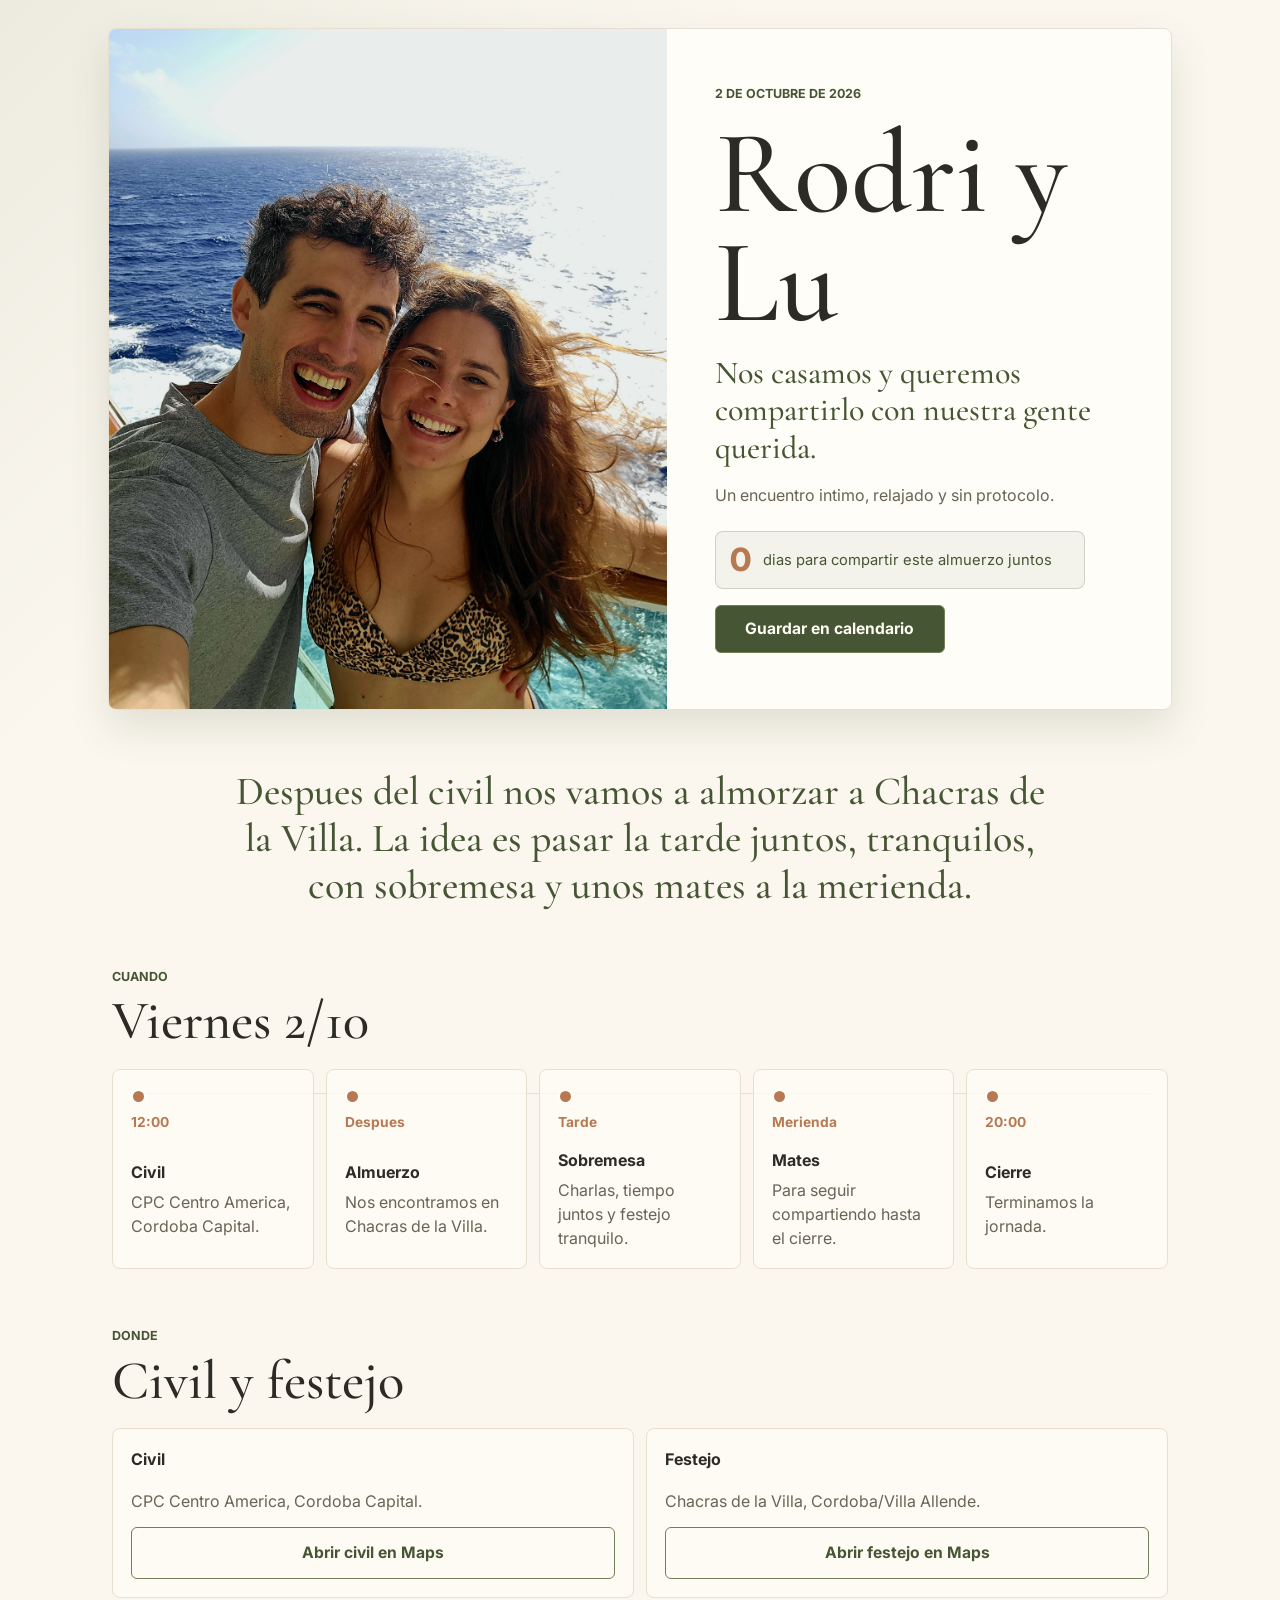
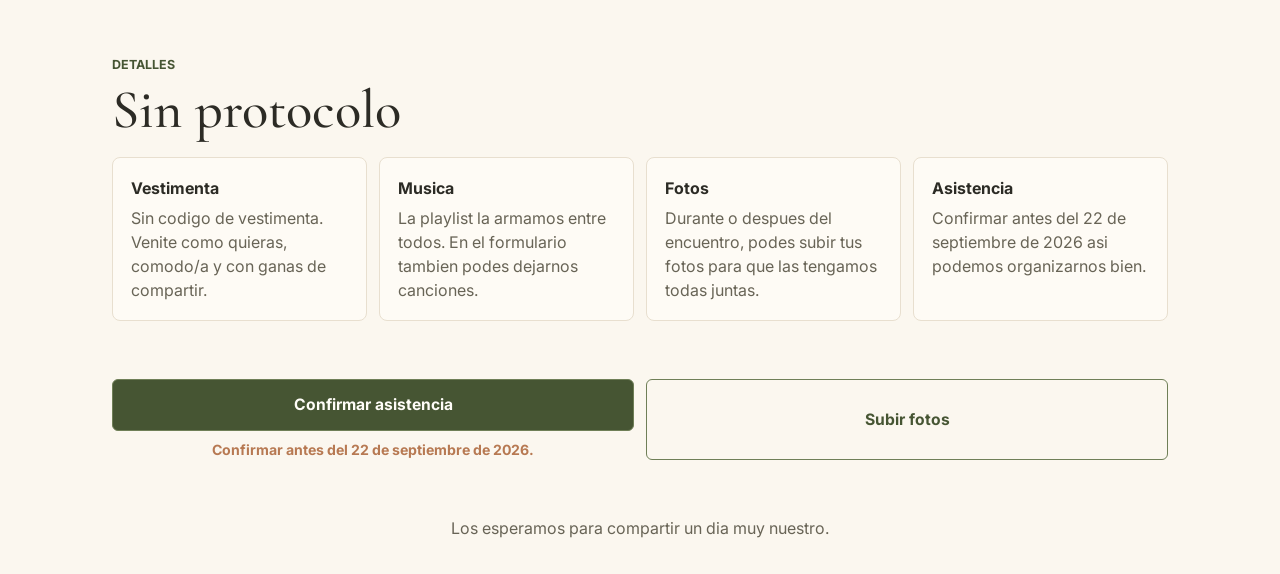
==== index.html @ 5e1c5e40 "Try Cormorant and Inter typography" ====
<!doctype html>
<html lang="es">
  <head>
    <meta charset="utf-8">
    <meta name="viewport" content="width=device-width, initial-scale=1">
    <title>Rodri y Lu - Nos casamos</title>
    <meta
      name="description"
      content="Invitacion al casamiento de Rodri y Lu, 2 de octubre de 2026."
    >
    <link rel="preconnect" href="https://fonts.googleapis.com">
    <link rel="preconnect" href="https://fonts.gstatic.com" crossorigin>
    <link
      href="https://fonts.googleapis.com/css2?family=Cormorant+Garamond:wght@400;500;600&family=Inter:wght@400;600;700;800&display=swap"
      rel="stylesheet"
    >
    <link rel="stylesheet" href="styles.css">
    <script src="script.js" defer></script>
  </head>
  <body>
    <main>
      <section class="hero" aria-labelledby="titulo">
        <div class="hero__image-wrap">
          <img
            class="hero__image"
            src="20251215_083449.jpg"
            alt="Rodri y Lu sonriendo frente al mar"
          >
        </div>
        <div class="hero__content">
          <p class="eyebrow">2 de octubre de 2026</p>
          <h1 id="titulo">Rodri y Lu</h1>
          <p class="hero__lead">
            Nos casamos y queremos compartirlo con nuestra gente querida.
          </p>
          <p class="hero__note">
            Un encuentro intimo, relajado y sin protocolo.
          </p>
          <div class="countdown" aria-label="Cuenta regresiva">
            <span data-countdown-days>--</span>
            <p>dias para compartir este almuerzo juntos</p>
          </div>
          <button
            class="button button--primary"
            id="calendarButton"
            type="button"
            onclick="window.downloadCalendar()"
          >
            Guardar en calendario
          </button>
        </div>
      </section>

      <section class="section section--intro" aria-label="Resumen del dia" data-reveal>
        <p>
          Despues del civil nos vamos a almorzar a Chacras de la Villa.
          La idea es pasar la tarde juntos, tranquilos, con sobremesa y unos
          mates a la merienda.
        </p>
      </section>

      <section class="section" aria-labelledby="cuando" data-reveal>
        <div class="section__header">
          <p class="eyebrow">Cuando</p>
          <h2 id="cuando">Viernes 2/10</h2>
        </div>
        <div class="timeline">
          <article class="timeline__item">
            <span>12:00</span>
            <div>
              <h3>Civil</h3>
              <p>CPC Centro America, Cordoba Capital.</p>
            </div>
          </article>
          <article class="timeline__item">
            <span>Despues</span>
            <div>
              <h3>Almuerzo</h3>
              <p>Nos encontramos en Chacras de la Villa.</p>
            </div>
          </article>
          <article class="timeline__item">
            <span>Tarde</span>
            <div>
              <h3>Sobremesa</h3>
              <p>Charlas, tiempo juntos y festejo tranquilo.</p>
            </div>
          </article>
          <article class="timeline__item">
            <span>Merienda</span>
            <div>
              <h3>Mates</h3>
              <p>Para seguir compartiendo hasta el cierre.</p>
            </div>
          </article>
          <article class="timeline__item">
            <span>20:00</span>
            <div>
              <h3>Cierre</h3>
              <p>Terminamos la jornada.</p>
            </div>
          </article>
        </div>
      </section>

      <section class="section" aria-labelledby="lugares" data-reveal>
        <div class="section__header">
          <p class="eyebrow">Donde</p>
          <h2 id="lugares">Civil y festejo</h2>
        </div>
        <div class="places">
          <article class="place">
            <h3>Civil</h3>
            <p>CPC Centro America, Cordoba Capital.</p>
            <a
              class="button"
              href="https://www.google.com/maps/search/?api=1&amp;query=-31.373877%2C-64.175724"
              target="_blank"
              rel="noreferrer"
            >
              Abrir civil en Maps
            </a>
          </article>
          <article class="place">
            <h3>Festejo</h3>
            <p>Chacras de la Villa, Cordoba/Villa Allende.</p>
            <a
              class="button"
              href="https://maps.app.goo.gl/roh1Jn7AiqDTMNXW6"
              target="_blank"
              rel="noreferrer"
            >
              Abrir festejo en Maps
            </a>
          </article>
        </div>
      </section>

      <section class="section details" aria-labelledby="detalles" data-reveal>
        <div class="section__header">
          <p class="eyebrow">Detalles</p>
          <h2 id="detalles">Sin protocolo</h2>
        </div>
        <div class="detail-grid">
          <article>
            <h3>Vestimenta</h3>
            <p>Sin codigo de vestimenta. Venite como quieras, comodo/a y con ganas de compartir.</p>
          </article>
          <article>
            <h3>Musica</h3>
            <p>La playlist la armamos entre todos. En el formulario tambien podes dejarnos canciones.</p>
          </article>
          <article>
            <h3>Fotos</h3>
            <p>Durante o despues del encuentro, podes subir tus fotos para que las tengamos todas juntas.</p>
          </article>
          <article>
            <h3>Asistencia</h3>
            <p>Confirmar antes del 22 de septiembre de 2026 asi podemos organizarnos bien.</p>
          </article>
        </div>
      </section>

      <section class="section actions" aria-label="Acciones principales" data-reveal>
        <div class="action-with-note">
          <a
            class="button button--primary"
            href="https://docs.google.com/forms/d/e/1FAIpQLSd9v9ZdfLHnsJlfOEsQNqAsKjIE3yErO4AVZEZRMTmeijRGEQ/viewform?usp=publish-editor"
            target="_blank"
            rel="noreferrer"
          >
            Confirmar asistencia
          </a>
          <p class="deadline-note">Confirmar antes del 22 de septiembre de 2026.</p>
        </div>
        <a
          class="button"
          href="https://drive.google.com/drive/folders/1p0uRSj1Km4AF0QkchjCwYqbOYrl7e0Zj?usp=drive_link"
          target="_blank"
          rel="noreferrer"
        >
          Subir fotos
        </a>
      </section>
    </main>

    <footer>
      <p>Los esperamos para compartir un dia muy nuestro.</p>
    </footer>
    <a
      class="floating-rsvp"
      href="https://docs.google.com/forms/d/e/1FAIpQLSd9v9ZdfLHnsJlfOEsQNqAsKjIE3yErO4AVZEZRMTmeijRGEQ/viewform?usp=publish-editor"
      target="_blank"
      rel="noreferrer"
    >
      Confirmar asistencia
    </a>
  </body>
</html>
---- styles.css ----
:root {
  --bg: #fbf7ef;
  --paper: #fffdf8;
  --ink: #2c2b25;
  --muted: #686456;
  --sage: #6f7f57;
  --sage-dark: #465533;
  --clay: #b77952;
  --line: #e8dfcf;
  --shadow: 0 18px 40px rgba(70, 85, 51, 0.14);
  --font-display: 'Cormorant Garamond', Georgia, 'Times New Roman', serif;
  --font-ui: 'Inter', Arial, sans-serif;
}

* {
  box-sizing: border-box;
}

body {
  margin: 0;
  background:
    linear-gradient(135deg, rgba(111, 127, 87, 0.1), transparent 34rem),
    var(--bg);
  color: var(--ink);
  font-family: var(--font-ui);
  line-height: 1.5;
}

main {
  width: min(100%, 1120px);
  margin: 0 auto;
  padding: 18px;
}

.hero {
  display: grid;
  gap: 0;
  min-height: calc(100vh - 36px);
  overflow: hidden;
  background: var(--paper);
  border: 1px solid var(--line);
  border-radius: 8px;
  box-shadow: var(--shadow);
}

.hero__image-wrap {
  min-height: 390px;
  max-height: 58vh;
  overflow: hidden;
}

.hero__image {
  width: 100%;
  height: 100%;
  min-height: 390px;
  display: block;
  object-fit: cover;
  object-position: 42% 64%;
}

.hero__content {
  display: flex;
  flex-direction: column;
  justify-content: center;
  gap: 16px;
  padding: 34px 24px 38px;
}

.eyebrow {
  margin: 0;
  color: var(--sage-dark);
  font-family: var(--font-ui);
  font-size: 0.78rem;
  font-weight: 700;
  letter-spacing: 0;
  text-transform: uppercase;
}

h1,
h2,
h3,
p {
  margin-top: 0;
}

h1 {
  margin-bottom: 0;
  font-family: var(--font-display);
  font-size: clamp(3.6rem, 17vw, 7.4rem);
  font-weight: 500;
  line-height: 0.92;
}

h2 {
  margin-bottom: 0;
  font-family: var(--font-display);
  font-size: clamp(2rem, 8vw, 3.4rem);
  font-weight: 500;
  line-height: 1;
}

h3 {
  margin-bottom: 6px;
  font-family: var(--font-ui);
  font-size: 1rem;
}

.hero__lead {
  max-width: 560px;
  margin-bottom: 0;
  color: var(--sage-dark);
  font-family: var(--font-display);
  font-weight: 500;
  font-size: clamp(1.35rem, 5vw, 2rem);
  line-height: 1.18;
}

.hero__note {
  max-width: 470px;
  margin-bottom: 8px;
  color: var(--muted);
  font-family: var(--font-ui);
  font-size: 1rem;
}

.button {
  display: inline-flex;
  align-items: center;
  justify-content: center;
  width: 100%;
  min-height: 48px;
  padding: 13px 18px;
  border: 1px solid var(--sage);
  border-radius: 6px;
  background: transparent;
  color: var(--sage-dark);
  font-family: var(--font-ui);
  font-size: 0.98rem;
  font-weight: 700;
  text-align: center;
  text-decoration: none;
  cursor: pointer;
  transition:
    background-color 180ms ease,
    border-color 180ms ease,
    color 180ms ease,
    transform 180ms ease,
    box-shadow 180ms ease;
}

.button--primary {
  background: var(--sage-dark);
  color: #fffdf8;
}

.button:hover {
  border-color: var(--sage-dark);
  transform: translateY(-2px);
  box-shadow: 0 10px 20px rgba(70, 85, 51, 0.12);
}

.button:active {
  transform: translateY(0);
  box-shadow: none;
}

.button:focus-visible {
  outline: 3px solid rgba(183, 121, 82, 0.45);
  outline-offset: 3px;
}

.countdown {
  display: grid;
  grid-template-columns: auto 1fr;
  gap: 12px;
  align-items: center;
  width: min(100%, 370px);
  padding: 12px 14px;
  border: 1px solid rgba(111, 127, 87, 0.28);
  border-radius: 8px;
  background: rgba(111, 127, 87, 0.08);
}

.countdown span {
  color: var(--clay);
  font-family: var(--font-ui);
  font-size: 2rem;
  font-weight: 800;
  line-height: 1;
}

.countdown p {
  margin: 0;
  color: var(--sage-dark);
  font-family: var(--font-ui);
  font-size: 0.92rem;
  line-height: 1.25;
}

.section {
  padding: 42px 4px 0;
}

.reveal-ready [data-reveal] {
  opacity: 0;
  transform: translateY(22px);
  transition:
    opacity 650ms ease,
    transform 650ms ease;
}

.reveal-ready [data-reveal].is-visible {
  opacity: 1;
  transform: translateY(0);
}

.section--intro {
  padding-top: 34px;
}

.section--intro p {
  margin: 0 auto;
  max-width: 820px;
  color: var(--sage-dark);
  font-family: var(--font-display);
  font-weight: 500;
  font-size: clamp(1.45rem, 6vw, 2.5rem);
  line-height: 1.18;
  text-align: center;
}

.section__header {
  display: grid;
  gap: 8px;
  margin-bottom: 20px;
}

.timeline,
.places,
.detail-grid,
.actions {
  display: grid;
  gap: 12px;
}

.timeline {
  position: relative;
}

.timeline::before {
  position: absolute;
  top: 18px;
  bottom: 18px;
  left: 23px;
  width: 1px;
  background: var(--line);
  content: '';
}

.timeline__item,
.place,
.detail-grid article {
  padding: 18px;
  border: 1px solid var(--line);
  border-radius: 8px;
  background: rgba(255, 253, 248, 0.76);
}

.timeline__item {
  position: relative;
  z-index: 1;
  display: grid;
  grid-template-columns: minmax(72px, 92px) 1fr;
  gap: 16px;
  align-items: start;
  padding-left: 42px;
}

.timeline__item::before {
  position: absolute;
  top: 22px;
  left: 18px;
  width: 11px;
  height: 11px;
  border: 2px solid var(--paper);
  border-radius: 50%;
  background: var(--clay);
  content: '';
}

.timeline__item span {
  color: var(--clay);
  font-family: var(--font-ui);
  font-size: 0.86rem;
  font-weight: 700;
}

.timeline__item p,
.place p,
.detail-grid p {
  margin-bottom: 0;
  color: var(--muted);
  font-family: var(--font-ui);
}

.place {
  display: grid;
  gap: 12px;
}

.place p {
  margin-bottom: 2px;
}

.actions {
  padding-bottom: 20px;
}

.action-with-note {
  display: grid;
  gap: 8px;
}

.deadline-note {
  margin: 0;
  color: var(--clay);
  font-family: var(--font-ui);
  font-size: 0.88rem;
  font-weight: 700;
  text-align: center;
}

footer {
  width: min(100%, 1120px);
  margin: 0 auto;
  padding: 8px 18px 34px;
  color: var(--muted);
  font-family: var(--font-ui);
  text-align: center;
}

footer p {
  margin: 0;
}

.floating-rsvp {
  position: fixed;
  right: 18px;
  bottom: 16px;
  left: auto;
  z-index: 10;
  display: inline-flex;
  align-items: center;
  justify-content: center;
  min-height: 48px;
  width: auto;
  padding: 12px 18px;
  border-radius: 6px;
  background: var(--sage-dark);
  color: #fffdf8;
  font-family: var(--font-ui);
  font-weight: 700;
  text-decoration: none;
  opacity: 0;
  pointer-events: none;
  transform: translateY(14px);
  box-shadow: 0 14px 34px rgba(70, 85, 51, 0.25);
  transition:
    opacity 180ms ease,
    transform 180ms ease;
}

.floating-rsvp.is-visible {
  opacity: 1;
  pointer-events: auto;
  transform: translateY(0);
}

@media (min-width: 760px) {
  main {
    padding: 28px;
  }

  .hero {
    grid-template-columns: minmax(0, 1.05fr) minmax(360px, 0.95fr);
    min-height: 680px;
  }

  .hero__image-wrap,
  .hero__image {
    min-height: 680px;
    max-height: none;
  }

  .hero__content {
    padding: 48px;
  }

  .hero .button {
    width: fit-content;
    min-width: 230px;
  }

  .section {
    padding-top: 58px;
  }

  .places,
  .detail-grid {
    grid-template-columns: repeat(2, minmax(0, 1fr));
  }

  .detail-grid {
    grid-template-columns: repeat(4, minmax(0, 1fr));
  }

  .actions {
    grid-template-columns: repeat(2, minmax(0, 1fr));
  }

  .floating-rsvp {
    display: none;
  }
}

@media (min-width: 1040px) {
  .timeline {
    grid-template-columns: repeat(5, minmax(0, 1fr));
  }

  .timeline::before {
    top: 24px;
    right: 18px;
    bottom: auto;
    left: 18px;
    width: auto;
    height: 1px;
  }

  .timeline__item {
    grid-template-columns: 1fr;
    padding-top: 42px;
    padding-left: 18px;
  }

  .timeline__item::before {
    top: 19px;
    left: 18px;
  }
}

@media (prefers-reduced-motion: reduce) {
  *,
  *::before,
  *::after {
    scroll-behavior: auto !important;
    transition-duration: 1ms !important;
    animation-duration: 1ms !important;
    animation-iteration-count: 1 !important;
  }

  .reveal-ready [data-reveal] {
    opacity: 1;
    transform: none;
  }

  .button:hover {
    transform: none;
  }
}
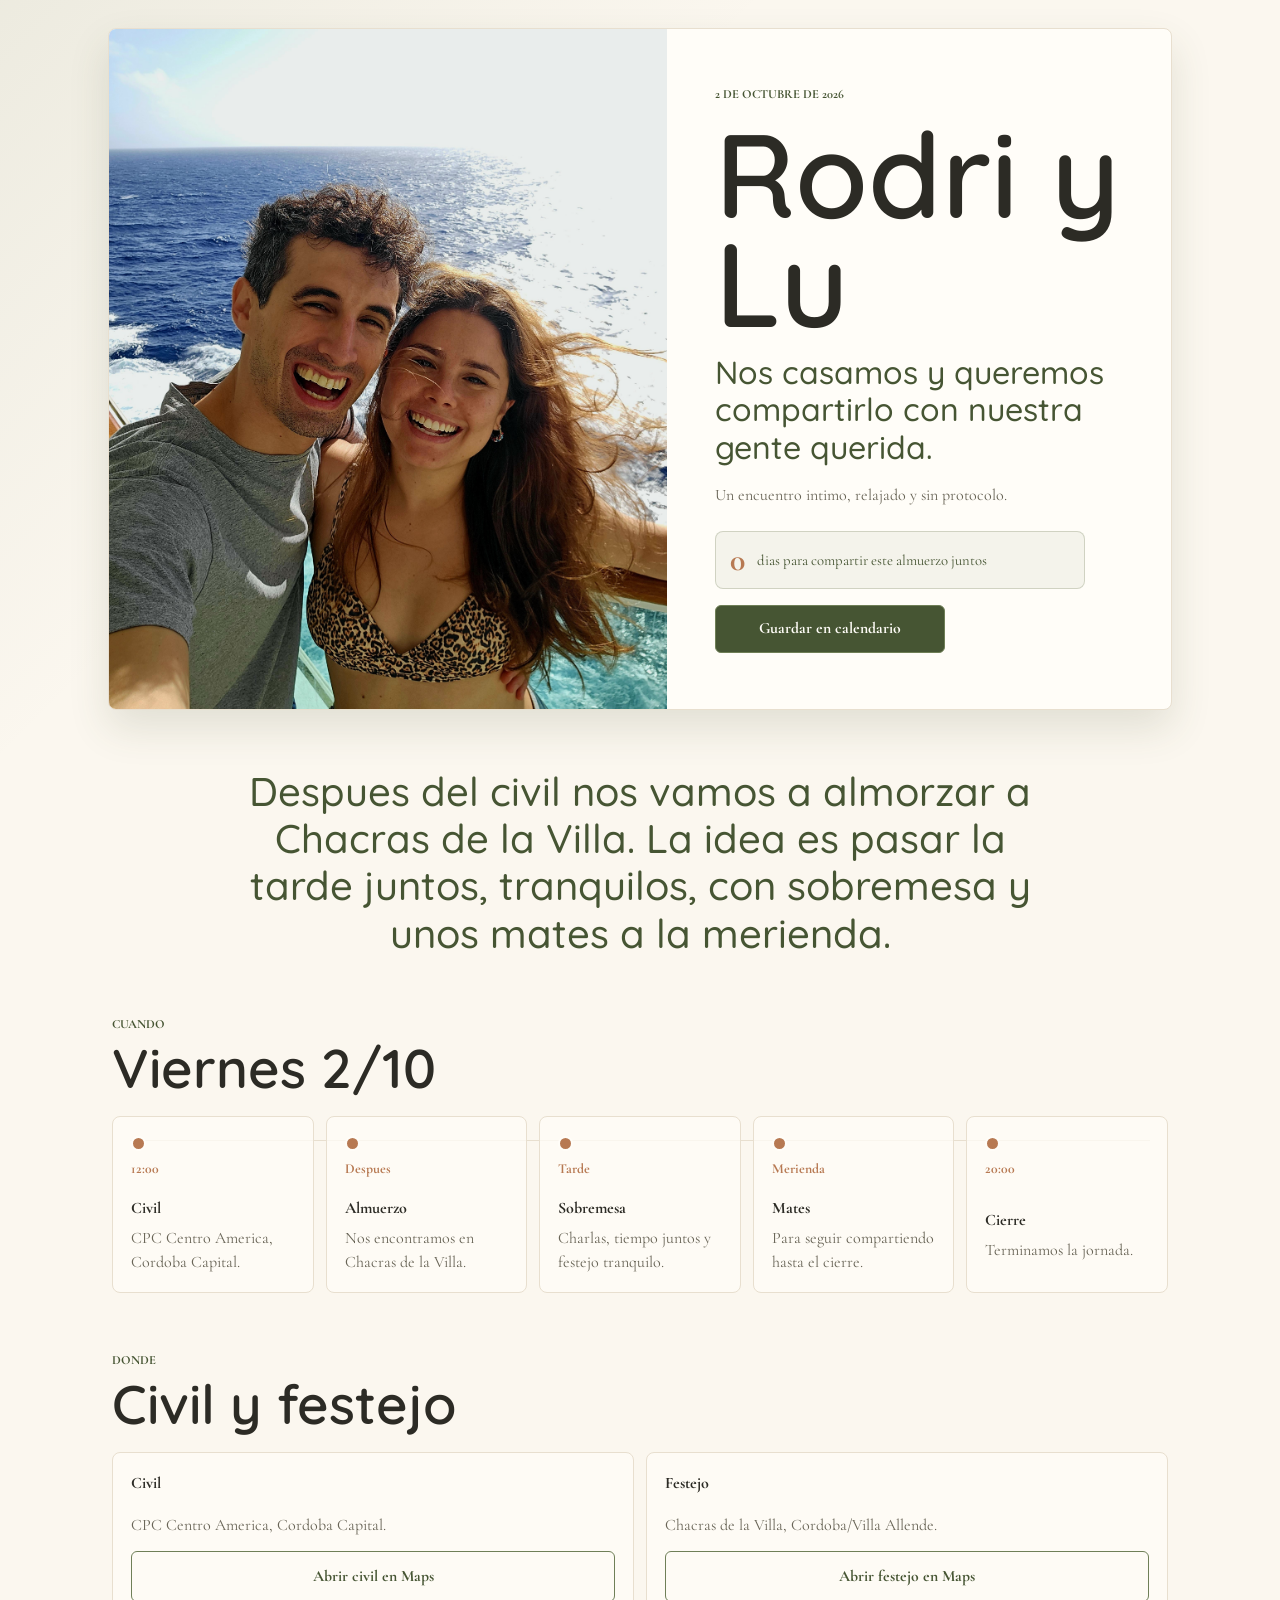
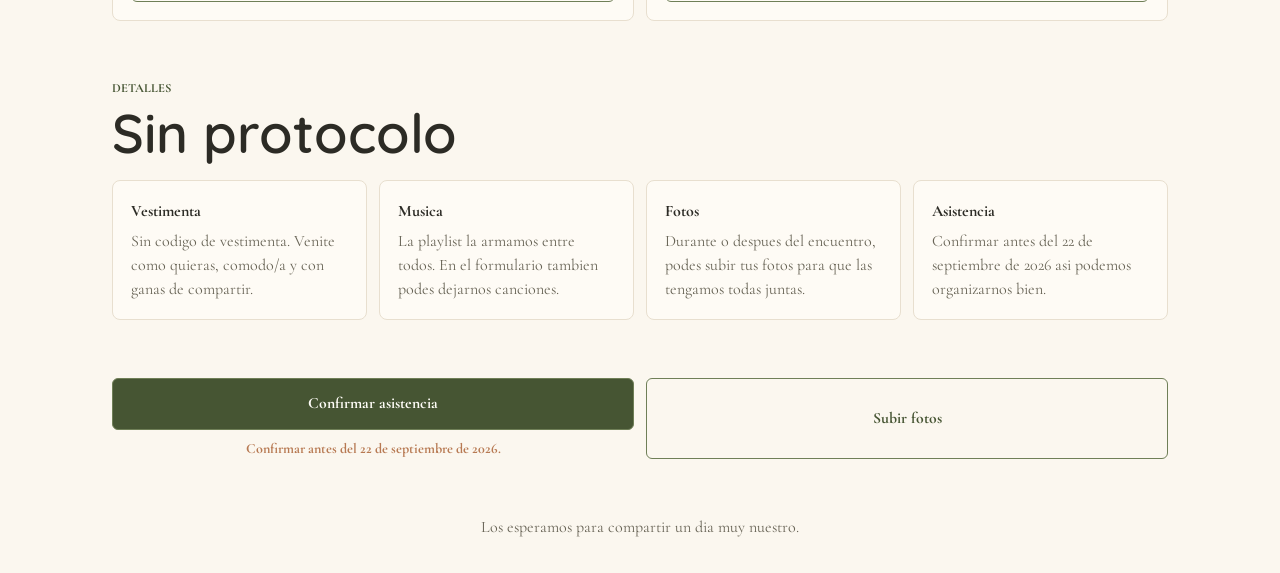
==== commit e2bed38d: "Apply Quicksand and Cormorant typography" ====
--- a/index.html
+++ b/index.html
@@ -11,7 +11,7 @@
     <link rel="preconnect" href="https://fonts.googleapis.com">
     <link rel="preconnect" href="https://fonts.gstatic.com" crossorigin>
     <link
-      href="https://fonts.googleapis.com/css2?family=Cormorant+Garamond:wght@400;500;600&family=Inter:wght@400;600;700;800&display=swap"
+      href="https://fonts.googleapis.com/css2?family=Cormorant+Garamond:wght@400;500;600&family=Quicksand:wght@400;600;700&display=swap"
       rel="stylesheet"
     >
     <link rel="stylesheet" href="styles.css">
--- a/styles.css
+++ b/styles.css
@@ -8,8 +8,8 @@
   --clay: #b77952;
   --line: #e8dfcf;
   --shadow: 0 18px 40px rgba(70, 85, 51, 0.14);
-  --font-display: 'Cormorant Garamond', Georgia, 'Times New Roman', serif;
-  --font-ui: 'Inter', Arial, sans-serif;
+  --font-display: 'Quicksand', Arial, sans-serif;
+  --font-ui: 'Cormorant Garamond', Georgia, 'Times New Roman', serif;
 }
 
 * {
@@ -87,7 +87,7 @@
   margin-bottom: 0;
   font-family: var(--font-display);
   font-size: clamp(3.6rem, 17vw, 7.4rem);
-  font-weight: 500;
+  font-weight: 600;
   line-height: 0.92;
 }
 
@@ -95,7 +95,7 @@
   margin-bottom: 0;
   font-family: var(--font-display);
   font-size: clamp(2rem, 8vw, 3.4rem);
-  font-weight: 500;
+  font-weight: 600;
   line-height: 1;
 }
 
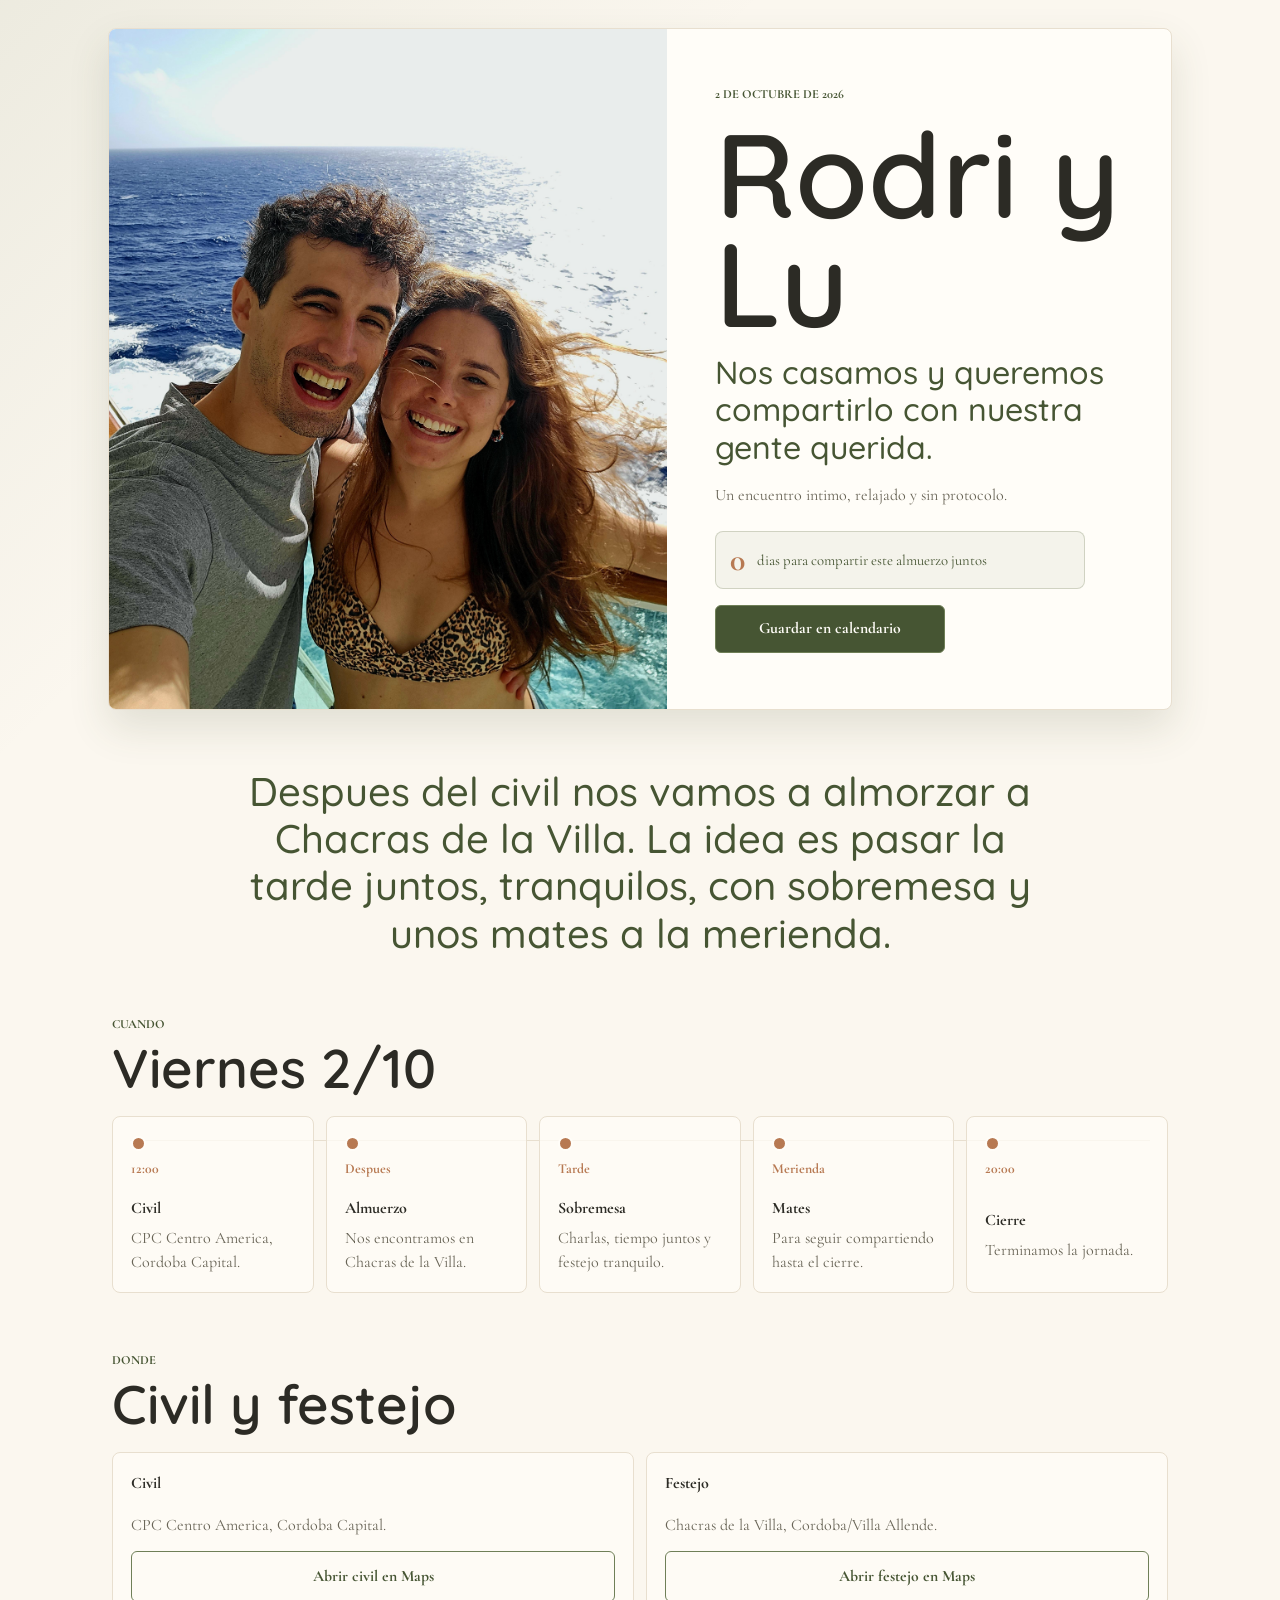
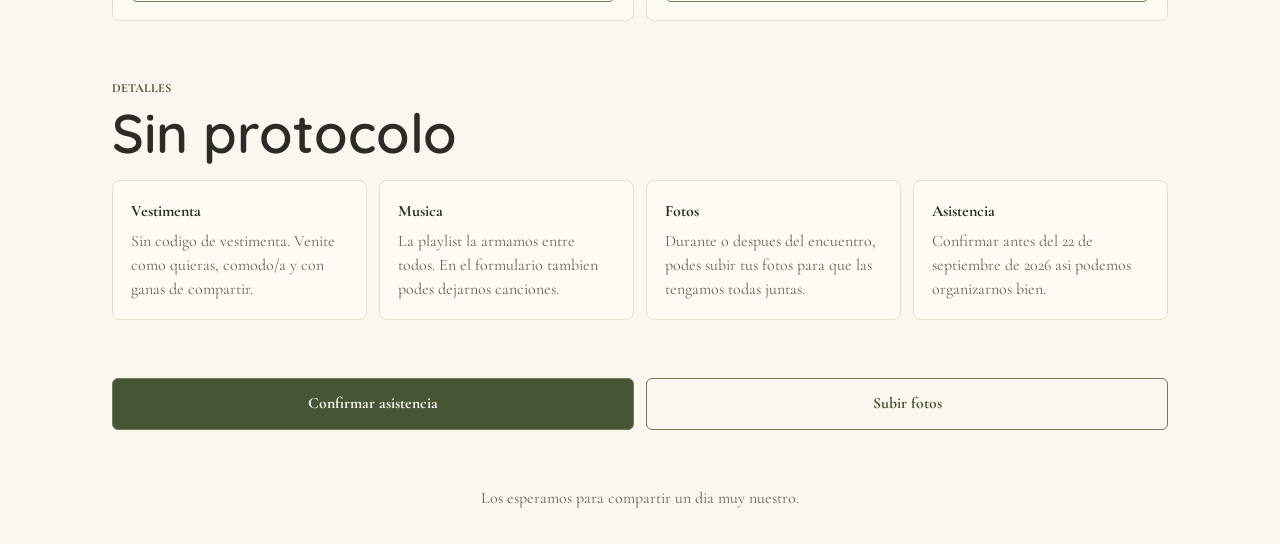
==== commit 5b0fdc5f: "Reduce RSVP deadline repetition" ====
--- a/index.html
+++ b/index.html
@@ -162,17 +162,14 @@
       </section>
 
       <section class="section actions" aria-label="Acciones principales" data-reveal>
-        <div class="action-with-note">
-          <a
-            class="button button--primary"
-            href="https://docs.google.com/forms/d/e/1FAIpQLSd9v9ZdfLHnsJlfOEsQNqAsKjIE3yErO4AVZEZRMTmeijRGEQ/viewform?usp=publish-editor"
-            target="_blank"
-            rel="noreferrer"
-          >
-            Confirmar asistencia
-          </a>
-          <p class="deadline-note">Confirmar antes del 22 de septiembre de 2026.</p>
-        </div>
+        <a
+          class="button button--primary"
+          href="https://docs.google.com/forms/d/e/1FAIpQLSd9v9ZdfLHnsJlfOEsQNqAsKjIE3yErO4AVZEZRMTmeijRGEQ/viewform?usp=publish-editor"
+          target="_blank"
+          rel="noreferrer"
+        >
+          Confirmar asistencia
+        </a>
         <a
           class="button"
           href="https://drive.google.com/drive/folders/1p0uRSj1Km4AF0QkchjCwYqbOYrl7e0Zj?usp=drive_link"
--- a/styles.css
+++ b/styles.css
@@ -314,20 +314,6 @@
 
 .actions {
   padding-bottom: 20px;
-}
-
-.action-with-note {
-  display: grid;
-  gap: 8px;
-}
-
-.deadline-note {
-  margin: 0;
-  color: var(--clay);
-  font-family: var(--font-ui);
-  font-size: 0.88rem;
-  font-weight: 700;
-  text-align: center;
 }
 
 footer {
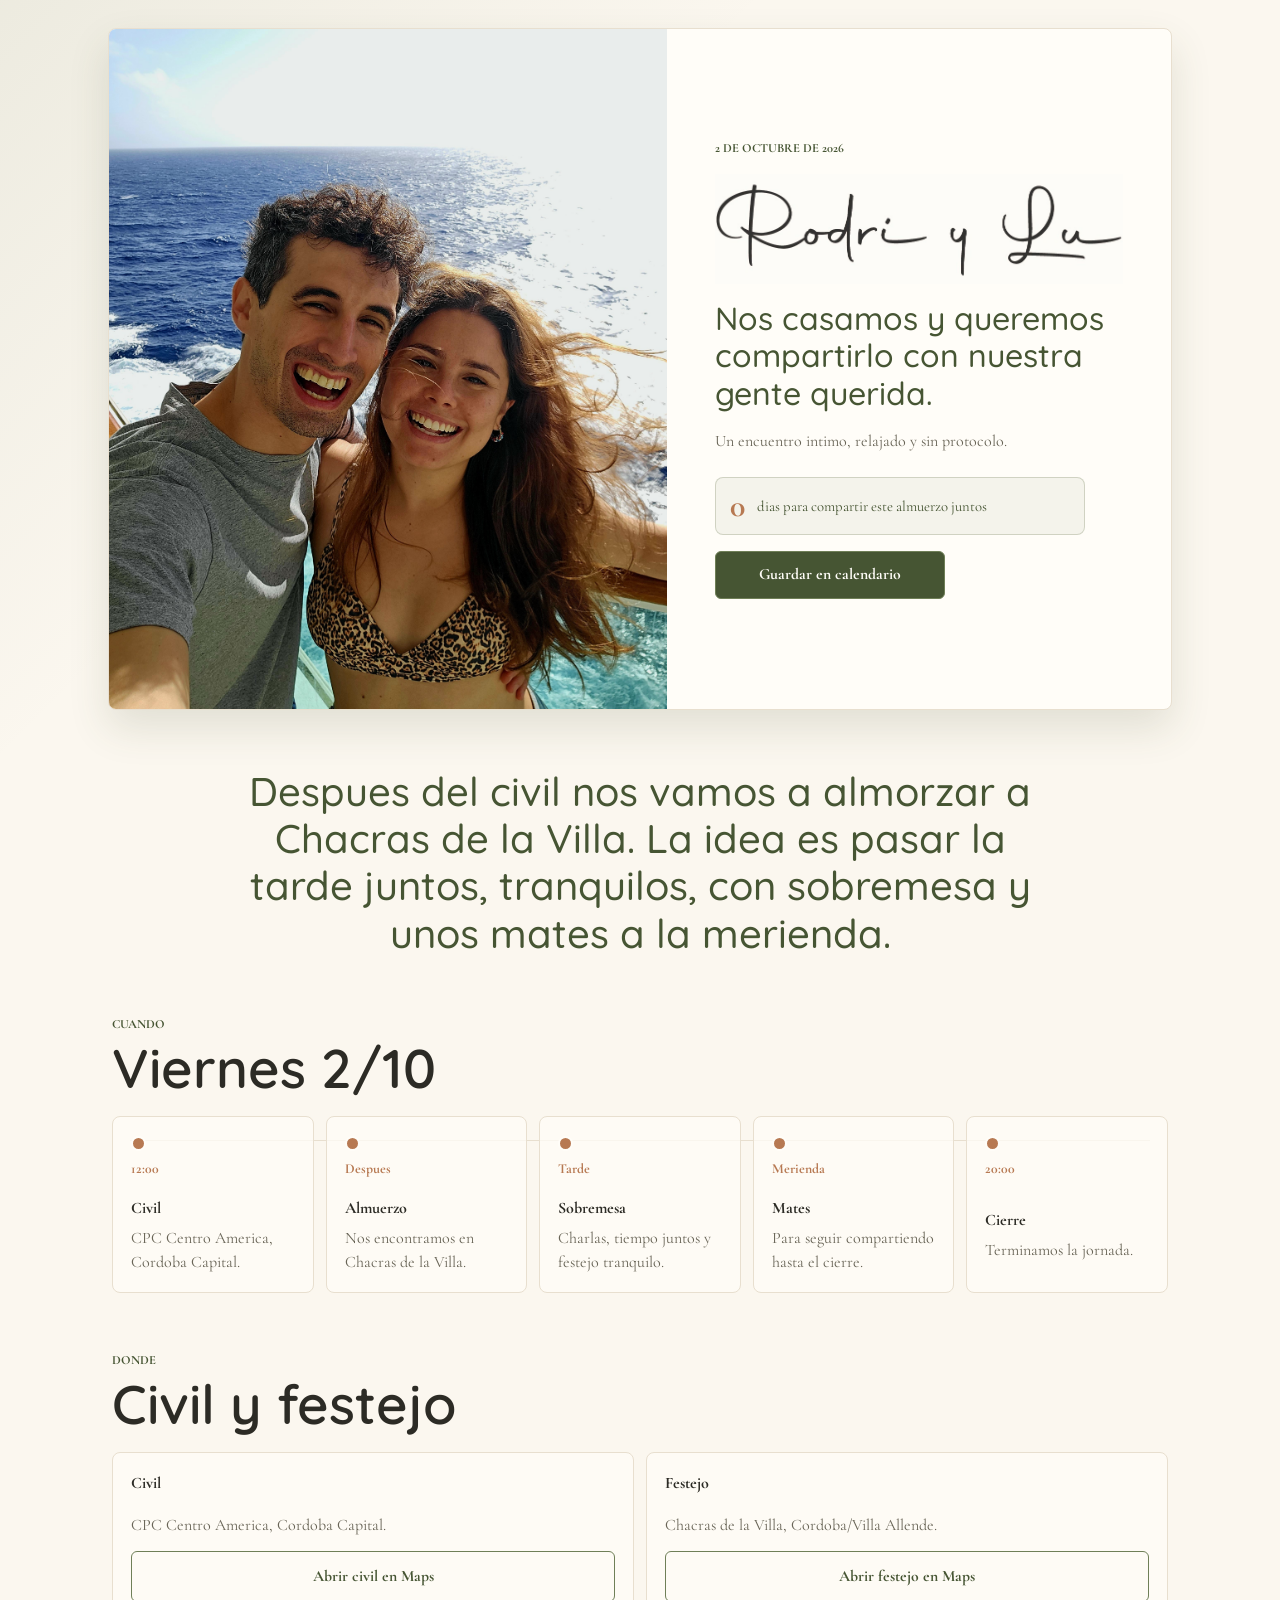
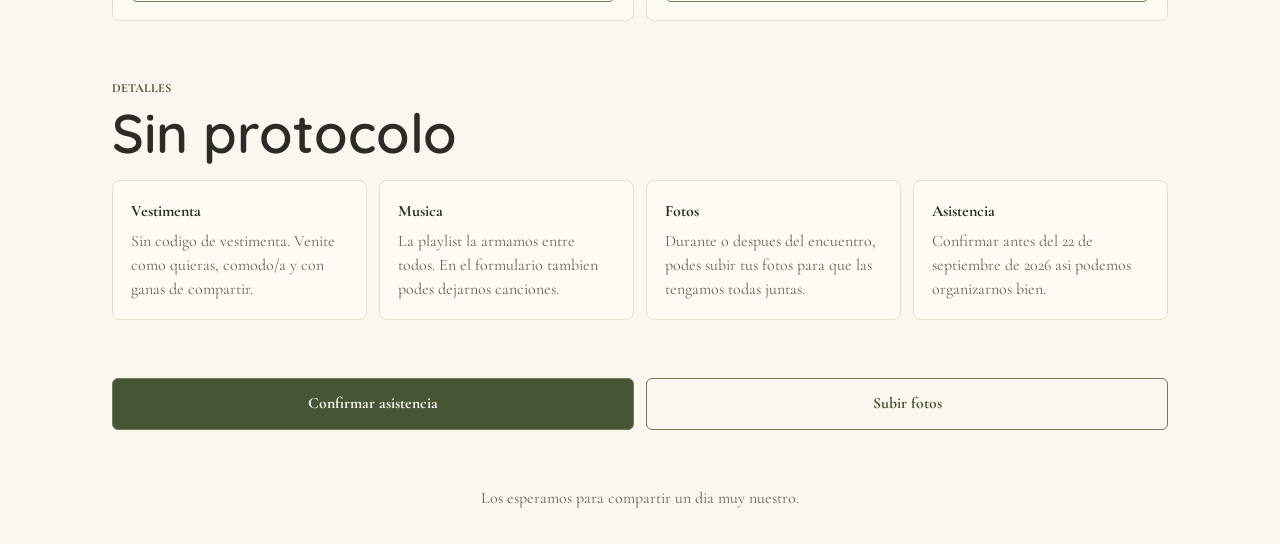
==== commit ac5c5d98: "Use handwritten title image" ====
--- a/index.html
+++ b/index.html
@@ -8,6 +8,7 @@
       name="description"
       content="Invitacion al casamiento de Rodri y Lu, 2 de octubre de 2026."
     >
+    <link rel="icon" type="image/svg+xml" href="favicon.svg?v=2">
     <link rel="preconnect" href="https://fonts.googleapis.com">
     <link rel="preconnect" href="https://fonts.gstatic.com" crossorigin>
     <link
@@ -29,7 +30,14 @@
         </div>
         <div class="hero__content">
           <p class="eyebrow">2 de octubre de 2026</p>
-          <h1 id="titulo">Rodri y Lu</h1>
+          <h1 id="titulo" class="hero__title">
+            <img
+              class="hero__signature"
+              src="rodri-lu-titulo.jpeg"
+              alt="Rodri y Lu"
+            >
+            <span class="visually-hidden">Rodri y Lu</span>
+          </h1>
           <p class="hero__lead">
             Nos casamos y queremos compartirlo con nuestra gente querida.
           </p>
--- a/styles.css
+++ b/styles.css
@@ -89,6 +89,29 @@
   font-size: clamp(3.6rem, 17vw, 7.4rem);
   font-weight: 600;
   line-height: 0.92;
+}
+
+.hero__title {
+  width: min(100%, 520px);
+  line-height: 1;
+}
+
+.hero__signature {
+  display: block;
+  width: 100%;
+  height: auto;
+  mix-blend-mode: multiply;
+}
+
+.visually-hidden {
+  position: absolute;
+  width: 1px;
+  height: 1px;
+  padding: 0;
+  overflow: hidden;
+  clip: rect(0, 0, 0, 0);
+  white-space: nowrap;
+  border: 0;
 }
 
 h2 {
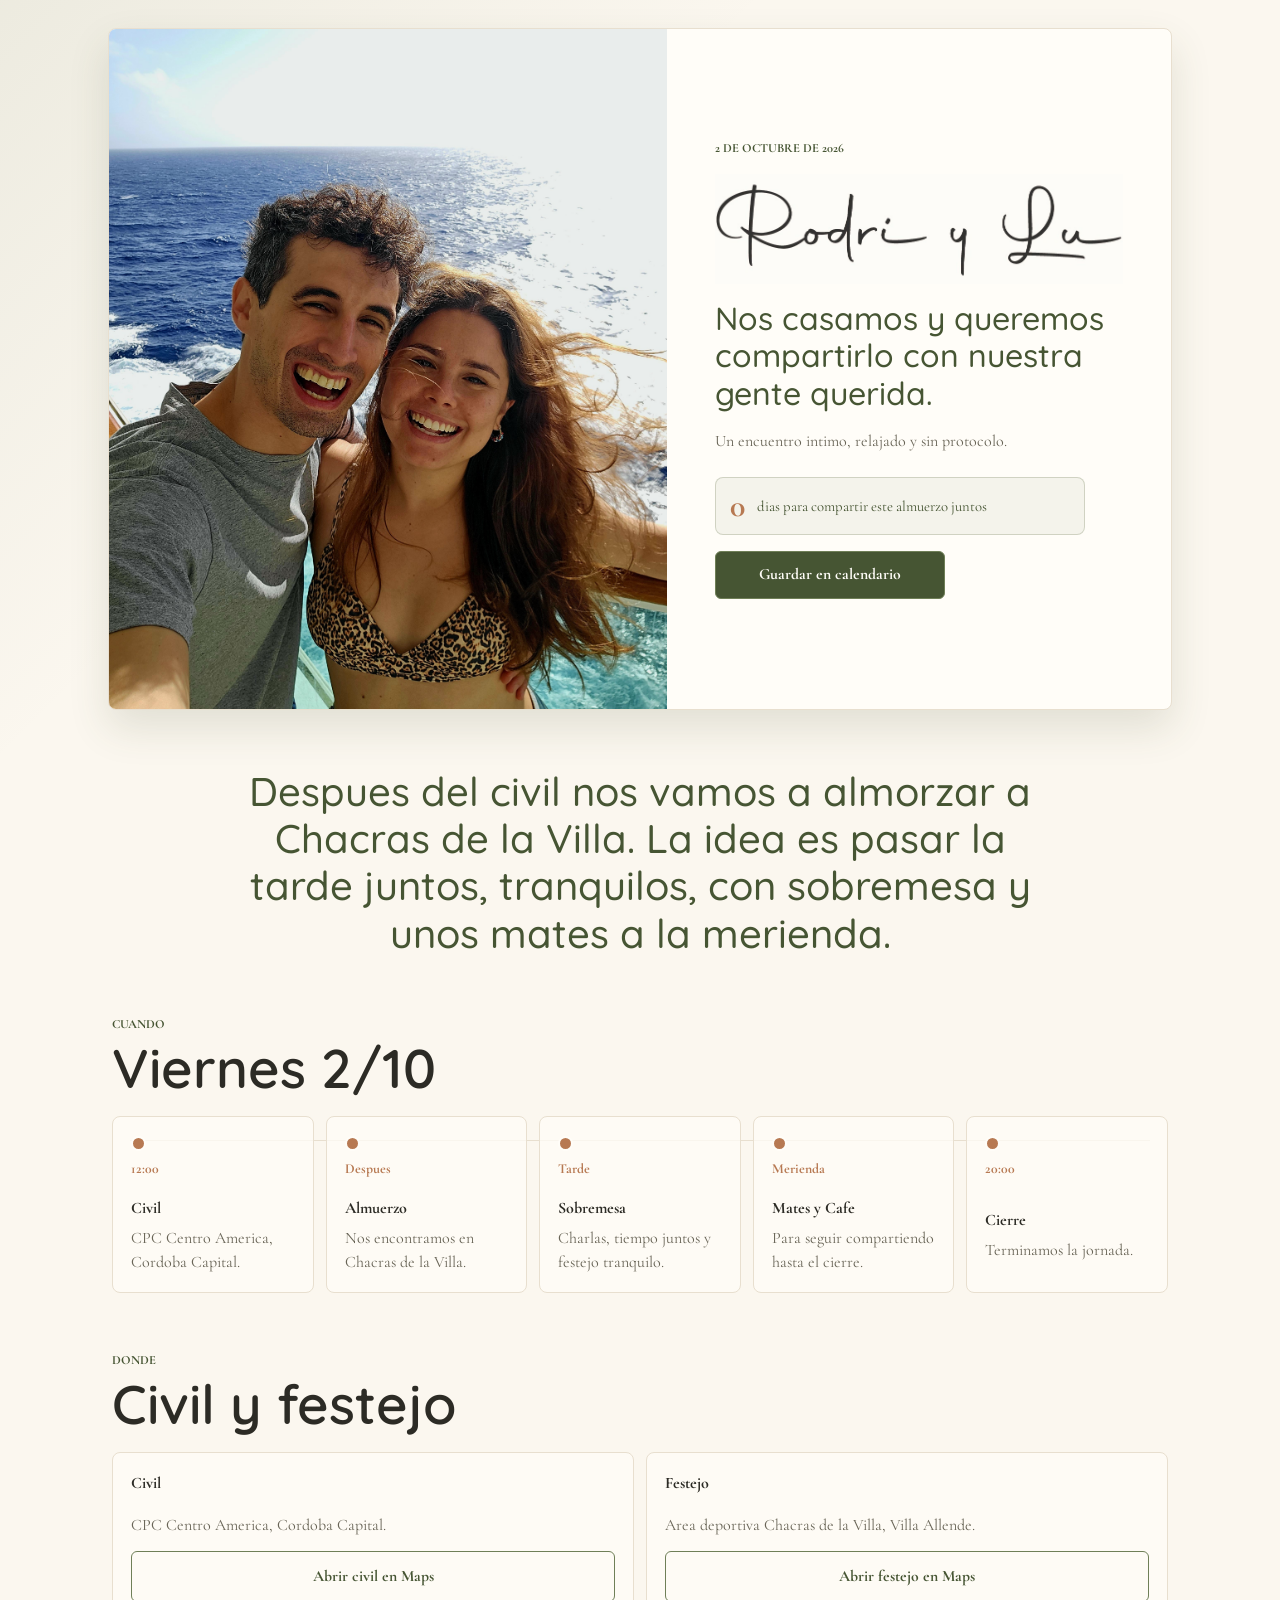
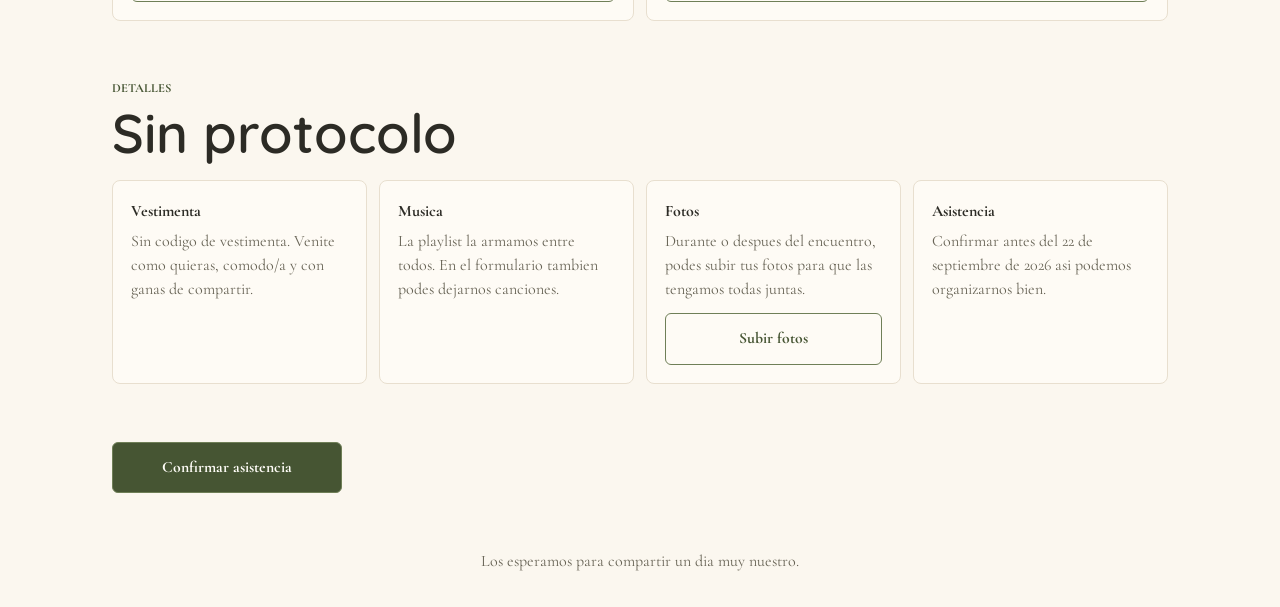
==== commit 6a390438: "Move photo upload into details and update venue copy Co-authored-by: Cursor <cursoragent@cursor.com>" ====
--- a/index.html
+++ b/index.html
@@ -97,7 +97,7 @@
           <article class="timeline__item">
             <span>Merienda</span>
             <div>
-              <h3>Mates</h3>
+              <h3>Mates y Cafe</h3>
               <p>Para seguir compartiendo hasta el cierre.</p>
             </div>
           </article>
@@ -131,7 +131,7 @@
           </article>
           <article class="place">
             <h3>Festejo</h3>
-            <p>Chacras de la Villa, Cordoba/Villa Allende.</p>
+            <p>Area deportiva Chacras de la Villa, Villa Allende.</p>
             <a
               class="button"
               href="https://maps.app.goo.gl/roh1Jn7AiqDTMNXW6"
@@ -161,6 +161,14 @@
           <article>
             <h3>Fotos</h3>
             <p>Durante o despues del encuentro, podes subir tus fotos para que las tengamos todas juntas.</p>
+            <a
+              class="button"
+              href="https://drive.google.com/drive/folders/1p0uRSj1Km4AF0QkchjCwYqbOYrl7e0Zj?usp=drive_link"
+              target="_blank"
+              rel="noreferrer"
+            >
+              Subir fotos
+            </a>
           </article>
           <article>
             <h3>Asistencia</h3>
@@ -177,14 +185,6 @@
           rel="noreferrer"
         >
           Confirmar asistencia
-        </a>
-        <a
-          class="button"
-          href="https://drive.google.com/drive/folders/1p0uRSj1Km4AF0QkchjCwYqbOYrl7e0Zj?usp=drive_link"
-          target="_blank"
-          rel="noreferrer"
-        >
-          Subir fotos
         </a>
       </section>
     </main>
--- a/styles.css
+++ b/styles.css
@@ -333,6 +333,10 @@
 
 .place p {
   margin-bottom: 2px;
+}
+
+.detail-grid .button {
+  margin-top: 12px;
 }
 
 .actions {
@@ -424,7 +428,12 @@
   }
 
   .actions {
-    grid-template-columns: repeat(2, minmax(0, 1fr));
+    justify-items: start;
+  }
+
+  .actions .button {
+    width: fit-content;
+    min-width: 230px;
   }
 
   .floating-rsvp {
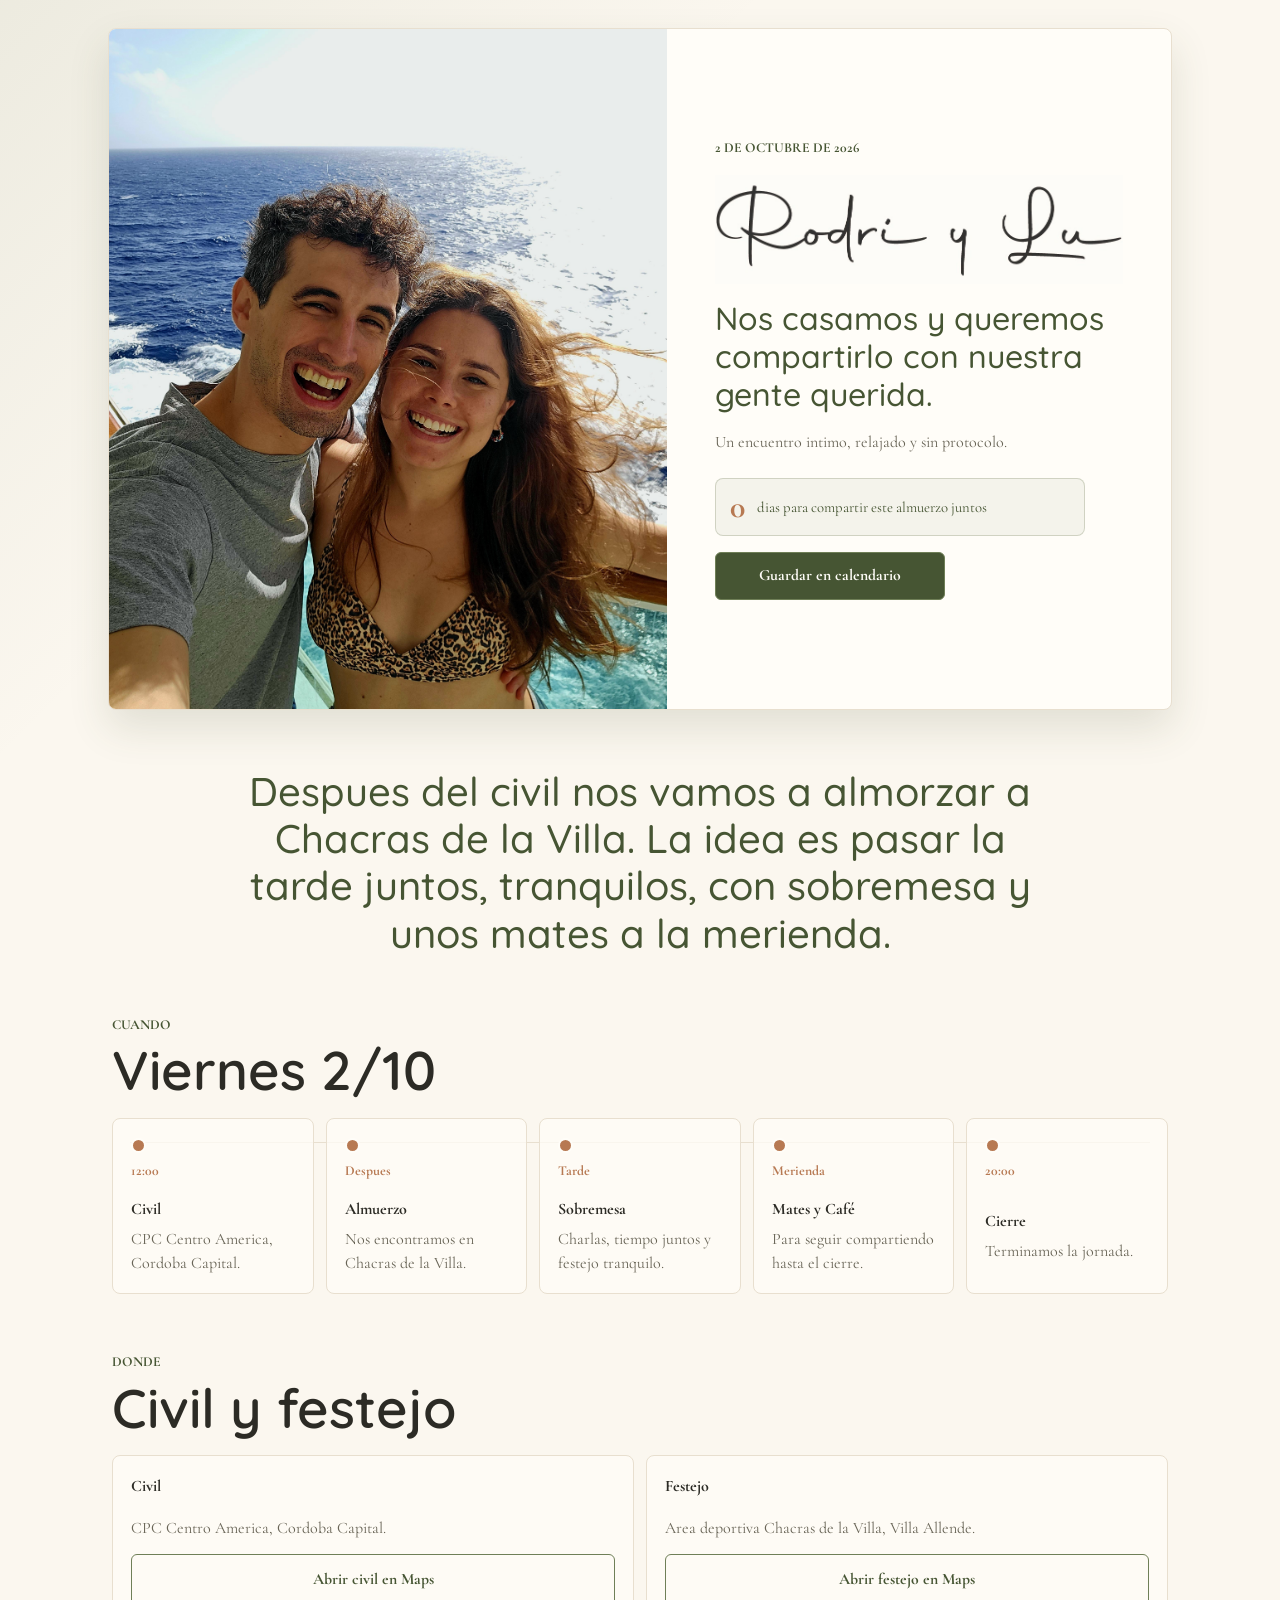
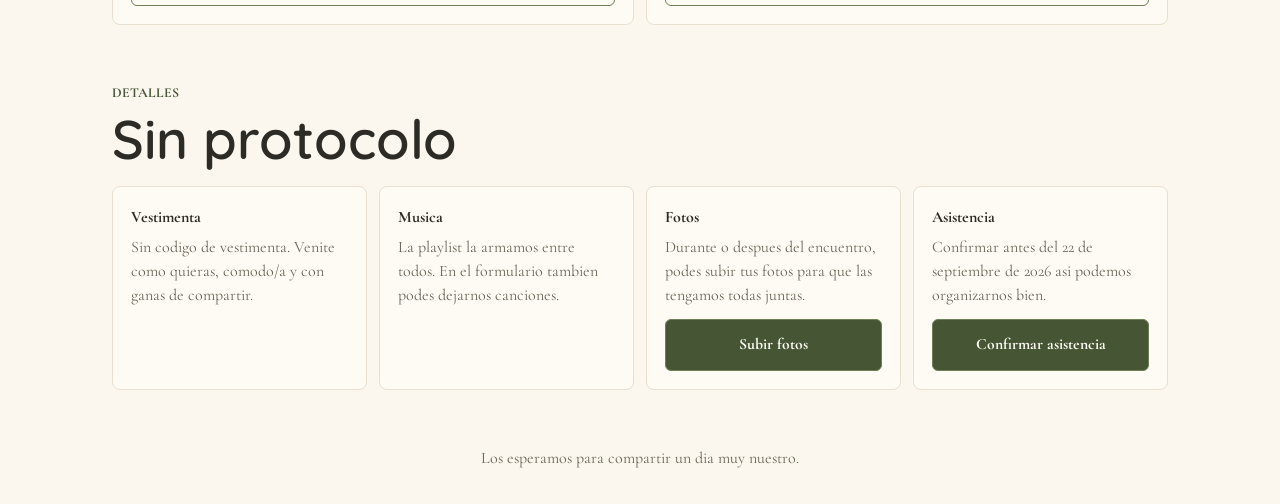
==== commit 3d4f0039: "Move RSVP into details and raise type contrast Co-authored-by: Cursor <cursoragent@cursor.com>" ====
--- a/index.html
+++ b/index.html
@@ -97,7 +97,7 @@
           <article class="timeline__item">
             <span>Merienda</span>
             <div>
-              <h3>Mates y Cafe</h3>
+              <h3>Mates y Café</h3>
               <p>Para seguir compartiendo hasta el cierre.</p>
             </div>
           </article>
@@ -162,7 +162,7 @@
             <h3>Fotos</h3>
             <p>Durante o despues del encuentro, podes subir tus fotos para que las tengamos todas juntas.</p>
             <a
-              class="button"
+              class="button button--primary"
               href="https://drive.google.com/drive/folders/1p0uRSj1Km4AF0QkchjCwYqbOYrl7e0Zj?usp=drive_link"
               target="_blank"
               rel="noreferrer"
@@ -173,19 +173,16 @@
           <article>
             <h3>Asistencia</h3>
             <p>Confirmar antes del 22 de septiembre de 2026 asi podemos organizarnos bien.</p>
-          </article>
-        </div>
-      </section>
-
-      <section class="section actions" aria-label="Acciones principales" data-reveal>
-        <a
-          class="button button--primary"
-          href="https://docs.google.com/forms/d/e/1FAIpQLSd9v9ZdfLHnsJlfOEsQNqAsKjIE3yErO4AVZEZRMTmeijRGEQ/viewform?usp=publish-editor"
-          target="_blank"
-          rel="noreferrer"
-        >
-          Confirmar asistencia
-        </a>
+            <a
+              class="button button--primary"
+              href="https://docs.google.com/forms/d/e/1FAIpQLSd9v9ZdfLHnsJlfOEsQNqAsKjIE3yErO4AVZEZRMTmeijRGEQ/viewform?usp=publish-editor"
+              target="_blank"
+              rel="noreferrer"
+            >
+              Confirmar asistencia
+            </a>
+          </article>
+        </div>
       </section>
     </main>
 
--- a/styles.css
+++ b/styles.css
@@ -70,7 +70,7 @@
   margin: 0;
   color: var(--sage-dark);
   font-family: var(--font-ui);
-  font-size: 0.78rem;
+  font-size: 0.86rem;
   font-weight: 700;
   letter-spacing: 0;
   text-transform: uppercase;
@@ -260,8 +260,7 @@
 
 .timeline,
 .places,
-.detail-grid,
-.actions {
+.detail-grid {
   display: grid;
   gap: 12px;
 }
@@ -339,7 +338,7 @@
   margin-top: 12px;
 }
 
-.actions {
+.details {
   padding-bottom: 20px;
 }
 
@@ -427,15 +426,6 @@
     grid-template-columns: repeat(4, minmax(0, 1fr));
   }
 
-  .actions {
-    justify-items: start;
-  }
-
-  .actions .button {
-    width: fit-content;
-    min-width: 230px;
-  }
-
   .floating-rsvp {
     display: none;
   }
